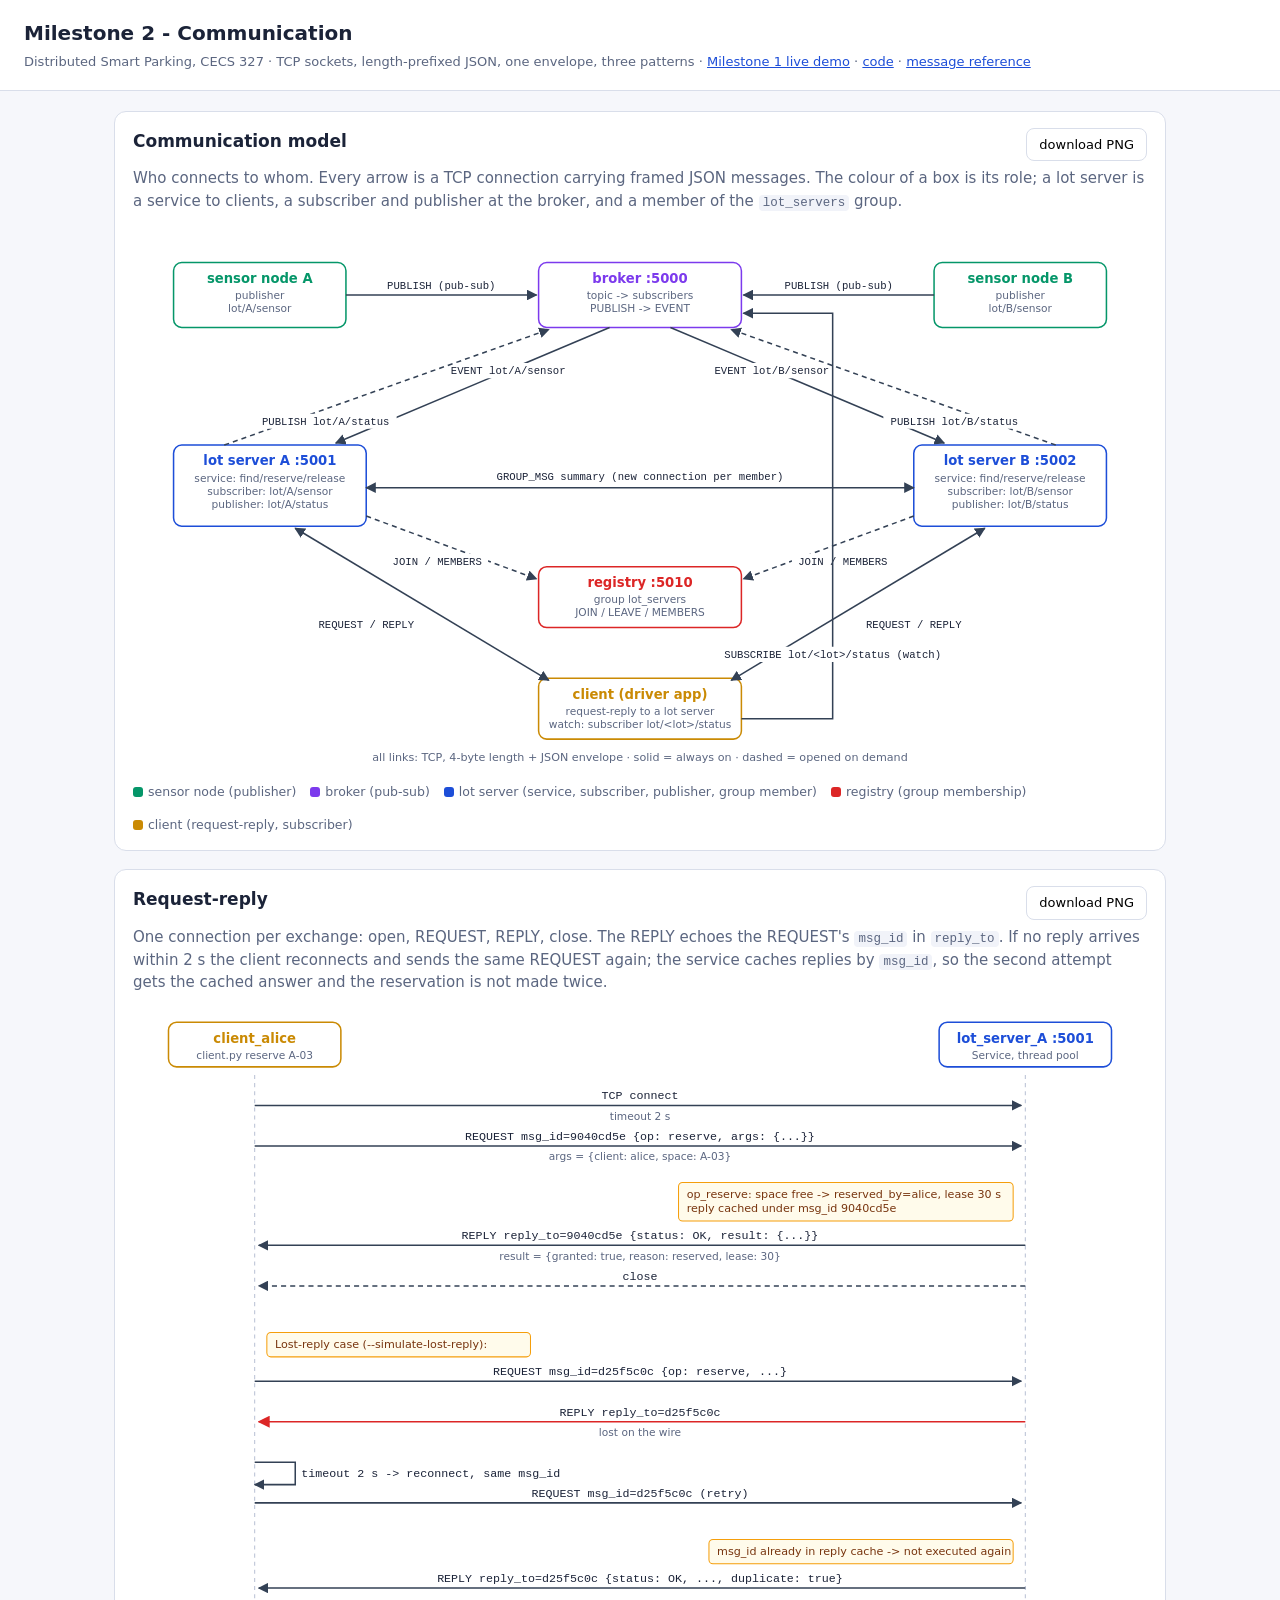
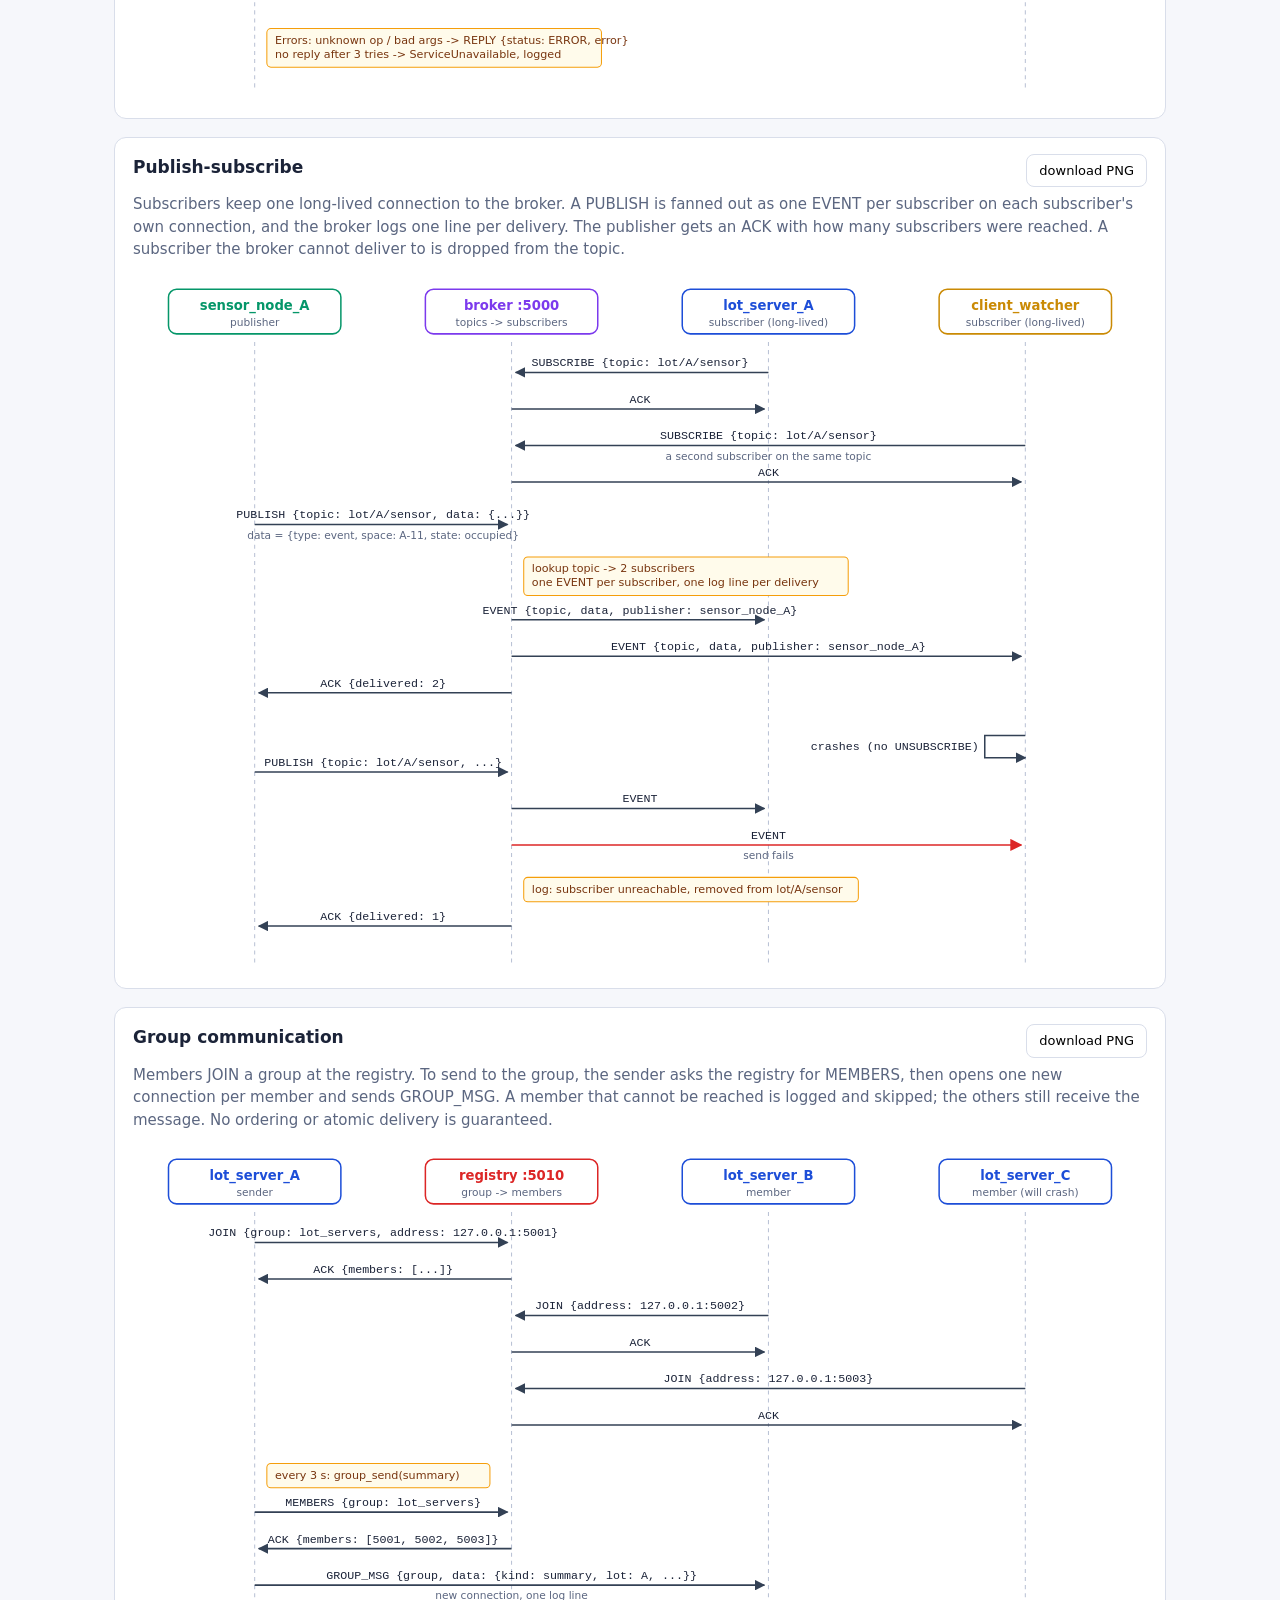
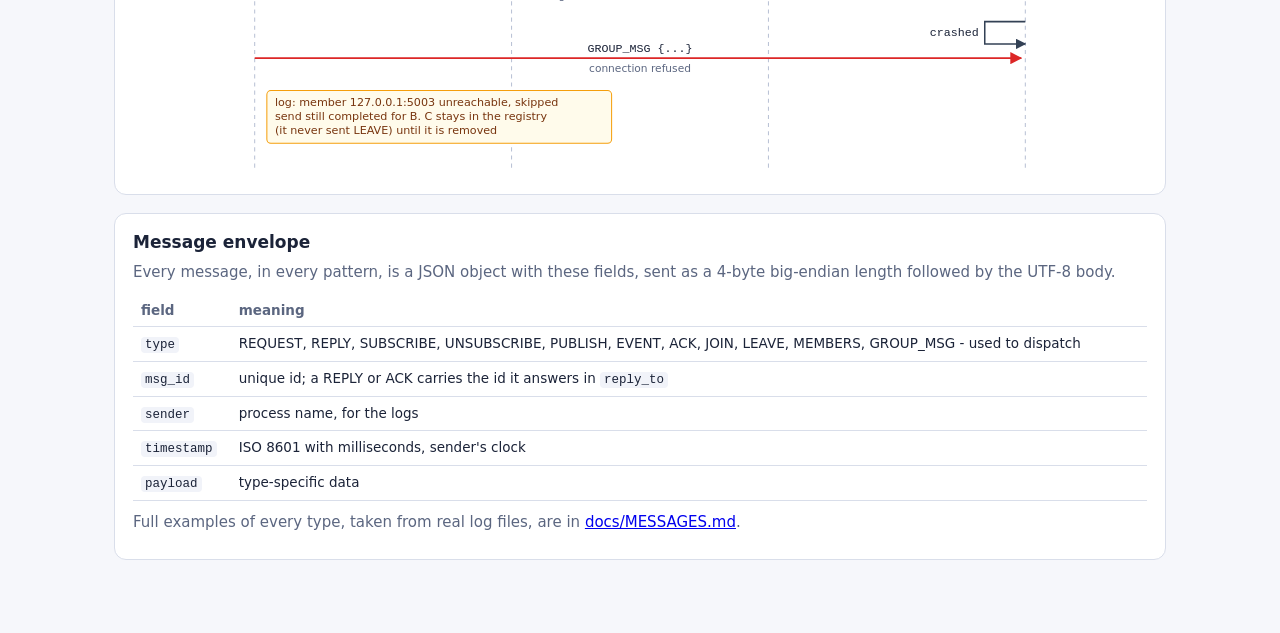
==== web/m2.html @ 350119bd "Web: Milestone 2 page with communication model and sequence diagrams" ====
<!DOCTYPE html>
<html lang="en">
<head>
  <meta charset="utf-8">
  <meta name="viewport" content="width=device-width, initial-scale=1">
  <title>Milestone 2 - Communication - Smart Parking</title>
  <meta name="description" content="Communication model and sequence diagrams for the Milestone 2 communication layer: request-reply, publish-subscribe, group communication.">
  <style>
    :root {
      --bg: #f6f7fb; --panel: #ffffff; --line: #d9deea; --text: #1b2338; --muted: #5b6680;
      --client: #ca8a04; --server: #1d4ed8; --sensor: #059669; --broker: #7c3aed; --registry: #dc2626;
      --mono: ui-monospace, SFMono-Regular, Menlo, Consolas, monospace;
      --font: ui-sans-serif, system-ui, -apple-system, "Segoe UI", Roboto, sans-serif;
    }
    * { box-sizing: border-box; }
    body { margin: 0; background: var(--bg); color: var(--text); font-family: var(--font); font-size: 15px; line-height: 1.5; }
    header { padding: 18px 24px; border-bottom: 1px solid var(--line); background: #fff; }
    header h1 { margin: 0; font-size: 20px; }
    header .sub { color: var(--muted); font-size: 13px; margin-top: 4px; }
    header a { color: var(--server); }
    main { max-width: 1100px; margin: 0 auto; padding: 20px 24px 60px; }
    section { background: var(--panel); border: 1px solid var(--line); border-radius: 12px; padding: 16px 18px; margin-bottom: 18px; }
    section h2 { margin: 0 0 6px; font-size: 17px; }
    section p { margin: 6px 0 10px; color: var(--muted); }
    .bar { display: flex; gap: 10px; align-items: center; justify-content: space-between; flex-wrap: wrap; }
    button { font: inherit; font-size: 13px; padding: 6px 12px; border-radius: 8px; border: 1px solid var(--line); background: #fff; cursor: pointer; }
    button:hover { border-color: var(--server); color: var(--server); }
    svg { width: 100%; height: auto; display: block; background: #fff; border-radius: 8px; }
    .lifeline { stroke: #b8c0d4; stroke-dasharray: 4 4; }
    .actor rect { rx: 8; stroke-width: 1.5; fill: #fff; }
    .actor text { font-size: 13px; font-weight: 600; text-anchor: middle; }
    .msg line, .msg path { stroke: #334155; stroke-width: 1.5; fill: none; }
    .msg.dashed line { stroke-dasharray: 5 4; }
    .msg.fail line { stroke: var(--registry); }
    .msg text { font-size: 11.5px; font-family: var(--mono); text-anchor: middle; fill: #1b2338; }
    .msg .sub { font-size: 10.5px; fill: var(--muted); font-family: var(--font); }
    .note rect { fill: #fffbeb; stroke: #f59e0b; rx: 4; }
    .note text { font-size: 11px; fill: #78350f; font-family: var(--font); }
    .act rect { fill: #eef2ff; stroke: #818cf8; }
    table { border-collapse: collapse; width: 100%; font-size: 13.5px; }
    th, td { text-align: left; padding: 6px 8px; border-bottom: 1px solid var(--line); vertical-align: top; }
    th { color: var(--muted); font-weight: 600; }
    code { font-family: var(--mono); font-size: 12.5px; background: #f1f3f9; padding: 1px 4px; border-radius: 4px; }
    .legend { display: flex; gap: 14px; flex-wrap: wrap; font-size: 12.5px; color: var(--muted); margin-top: 8px; }
    .legend i { display: inline-block; width: 10px; height: 10px; border-radius: 3px; margin-right: 5px; vertical-align: -1px; }
    @media (max-width: 700px) { main { padding: 14px 16px 40px; } }
  </style>
</head>
<body>
<header>
  <h1>Milestone 2 - Communication</h1>
  <div class="sub">
    Distributed Smart Parking, CECS 327 · TCP sockets, length-prefixed JSON, one envelope, three patterns ·
    <a href="index.html">Milestone 1 live demo</a> ·
    <a href="https://github.com/forgehk/cecs327-smart-parking">code</a> ·
    <a href="https://github.com/forgehk/cecs327-smart-parking/blob/main/docs/MESSAGES.md">message reference</a>
  </div>
</header>

<main>

<section>
  <div class="bar"><h2>Communication model</h2><button data-dl="model">download PNG</button></div>
  <p>Who connects to whom. Every arrow is a TCP connection carrying framed JSON messages. The colour of a box is its role; a lot server is a service to clients, a subscriber and publisher at the broker, and a member of the <code>lot_servers</code> group.</p>
  <svg id="model" viewBox="0 0 1000 545" role="img" aria-label="Communication model"></svg>
  <div class="legend">
    <span><i style="background:var(--sensor)"></i>sensor node (publisher)</span>
    <span><i style="background:var(--broker)"></i>broker (pub-sub)</span>
    <span><i style="background:var(--server)"></i>lot server (service, subscriber, publisher, group member)</span>
    <span><i style="background:var(--registry)"></i>registry (group membership)</span>
    <span><i style="background:var(--client)"></i>client (request-reply, subscriber)</span>
  </div>
</section>

<section>
  <div class="bar"><h2>Request-reply</h2><button data-dl="rr">download PNG</button></div>
  <p>One connection per exchange: open, REQUEST, REPLY, close. The REPLY echoes the REQUEST's <code>msg_id</code> in <code>reply_to</code>. If no reply arrives within 2 s the client reconnects and sends the same REQUEST again; the service caches replies by <code>msg_id</code>, so the second attempt gets the cached answer and the reservation is not made twice.</p>
  <svg id="rr" viewBox="0 0 1000 520" role="img" aria-label="Request-reply sequence diagram"></svg>
</section>

<section>
  <div class="bar"><h2>Publish-subscribe</h2><button data-dl="ps">download PNG</button></div>
  <p>Subscribers keep one long-lived connection to the broker. A PUBLISH is fanned out as one EVENT per subscriber on each subscriber's own connection, and the broker logs one line per delivery. The publisher gets an ACK with how many subscribers were reached. A subscriber the broker cannot deliver to is dropped from the topic.</p>
  <svg id="ps" viewBox="0 0 1000 560" role="img" aria-label="Publish-subscribe sequence diagram"></svg>
</section>

<section>
  <div class="bar"><h2>Group communication</h2><button data-dl="grp">download PNG</button></div>
  <p>Members JOIN a group at the registry. To send to the group, the sender asks the registry for MEMBERS, then opens one new connection per member and sends GROUP_MSG. A member that cannot be reached is logged and skipped; the others still receive the message. No ordering or atomic delivery is guaranteed.</p>
  <svg id="grp" viewBox="0 0 1000 560" role="img" aria-label="Group communication sequence diagram"></svg>
</section>

<section>
  <h2>Message envelope</h2>
  <p>Every message, in every pattern, is a JSON object with these fields, sent as a 4-byte big-endian length followed by the UTF-8 body.</p>
  <table>
    <tr><th>field</th><th>meaning</th></tr>
    <tr><td><code>type</code></td><td>REQUEST, REPLY, SUBSCRIBE, UNSUBSCRIBE, PUBLISH, EVENT, ACK, JOIN, LEAVE, MEMBERS, GROUP_MSG - used to dispatch</td></tr>
    <tr><td><code>msg_id</code></td><td>unique id; a REPLY or ACK carries the id it answers in <code>reply_to</code></td></tr>
    <tr><td><code>sender</code></td><td>process name, for the logs</td></tr>
    <tr><td><code>timestamp</code></td><td>ISO 8601 with milliseconds, sender's clock</td></tr>
    <tr><td><code>payload</code></td><td>type-specific data</td></tr>
  </table>
  <p style="margin-top:10px">Full examples of every type, taken from real log files, are in <a href="https://github.com/forgehk/cecs327-smart-parking/blob/main/docs/MESSAGES.md">docs/MESSAGES.md</a>.</p>
</section>

</main>

<script>
const C = { client: "#ca8a04", server: "#1d4ed8", sensor: "#059669", broker: "#7c3aed", registry: "#dc2626" };
const NS = "http://www.w3.org/2000/svg";
function el(tag, attrs, text) {
  const e = document.createElementNS(NS, tag);
  for (const k in attrs) e.setAttribute(k, attrs[k]);
  if (text !== undefined) e.textContent = text;
  return e;
}

// ---- sequence diagram renderer ----
// actors: [{id, label, sub, color}]
// steps:  {from,to,label,sub,dashed,fail} | {note, at, text, w, side} | {gap}
// the viewBox height is set to fit the steps.
function sequence(svgId, actors, steps, opts) {
  const svg = document.getElementById(svgId);
  const W = 1000, margin = 120;
  const n = actors.length;
  const gapX = (W - 2 * margin) / (n - 1);
  const x = {}; actors.forEach((a, i) => x[a.id] = margin + i * gapX);
  const top = 70; let y = top + 30;
  const rowH = (opts && opts.rowH) || 42;
  const body = el("g", {});

  for (const s of steps) {
    if (s.gap) { y += s.gap; continue; }
    if (s.note) {
      const g = el("g", { class: "note" });
      const w = s.w || 300, cx = x[s.at || s.note];
      const lines = s.text.split("\n");
      const nx = s.side === "left" ? cx - w - 12 : cx + 12;
      g.appendChild(el("rect", { x: nx, y: y - 4, width: w, height: 14 * lines.length + 10 }));
      lines.forEach((t, i) => g.appendChild(el("text", { x: nx + 8, y: y + 11 + i * 14 }, t)));
      body.appendChild(g);
      y += 14 * lines.length + 30;
      continue;
    }
    const x1 = x[s.from], x2 = x[s.to];
    const g = el("g", { class: "msg" + (s.dashed ? " dashed" : "") + (s.fail ? " fail" : "") });
    if (s.from === s.to) {
      const dir = (x1 > W / 2) ? -1 : 1;     // loop to the left for actors on the right
      const p = `M ${x1} ${y} h ${40 * dir} v 22 h ${-40 * dir}`;
      g.appendChild(el("path", { d: p, "marker-end": "url(#arrow)" }));
      g.appendChild(el("text", { x: x1 + 46 * dir, y: y + 14, style: "text-anchor:" + (dir > 0 ? "start" : "end") }, s.label));
      body.appendChild(g);
      y += rowH;
      continue;
    }
    g.appendChild(el("line", { x1, y1: y, x2: x2 + (x2 > x1 ? -4 : 4), y2: y, "marker-end": s.fail ? "url(#arrowfail)" : "url(#arrow)" }));
    const mx = (x1 + x2) / 2;
    g.appendChild(el("text", { x: mx, y: y - 6 }, s.label));
    if (s.sub) g.appendChild(el("text", { class: "sub", x: mx, y: y + 14 }, s.sub));
    body.appendChild(g);
    y += rowH;
  }
  const H = y + 10;
  svg.setAttribute("viewBox", "0 0 " + W + " " + H);

  const defs = el("defs", {});
  defs.innerHTML = '<marker id="arrow" viewBox="0 0 10 10" refX="9" refY="5" markerWidth="8" markerHeight="8" orient="auto-start-reverse"><path d="M0 0L10 5L0 10z" fill="#334155"/></marker>' +
    '<marker id="arrowfail" viewBox="0 0 10 10" refX="9" refY="5" markerWidth="8" markerHeight="8" orient="auto-start-reverse"><path d="M0 0L10 5L0 10z" fill="#dc2626"/></marker>';
  svg.appendChild(defs);
  actors.forEach(a => svg.appendChild(el("line", { class: "lifeline", x1: x[a.id], y1: top, x2: x[a.id], y2: H - 10 })));
  actors.forEach(a => {
    const g = el("g", { class: "actor" });
    g.appendChild(el("rect", { x: x[a.id] - 85, y: 18, width: 170, height: 44, stroke: a.color }));
    g.appendChild(el("text", { x: x[a.id], y: 38, fill: a.color }, a.label));
    if (a.sub) g.appendChild(el("text", { x: x[a.id], y: 54, fill: "#5b6680", style: "font-size:10.5px;font-weight:400" }, a.sub));
    svg.appendChild(g);
  });
  svg.appendChild(body);
}

// ---- communication model ----
function model() {
  const svg = document.getElementById("model");
  const box = (x, y, w, h, color, title, lines) => {
    const g = el("g", { class: "actor" });
    g.appendChild(el("rect", { x, y, width: w, height: h, stroke: color }));
    g.appendChild(el("text", { x: x + w / 2, y: y + 20, fill: color }, title));
    lines.forEach((t, i) => g.appendChild(el("text", { x: x + w / 2, y: y + 36 + i * 13, fill: "#5b6680", style: "font-size:10.5px;font-weight:400" }, t)));
    svg.appendChild(g);
  };
  const label = (g, lx, ly, text) => {
    const w = text.length * 6.6 + 8;
    g.appendChild(el("rect", { x: lx - w / 2, y: ly - 11, width: w, height: 15, fill: "#fff", rx: 3 }));
    g.appendChild(el("text", { x: lx, y: ly, style: "font-size:10.5px" }, text));
  };
  const arrow = (x1, y1, x2, y2, text, color, both, dashed, lx, ly) => {
    const g = el("g", { class: "msg" + (dashed ? " dashed" : "") });
    const l = el("line", { x1, y1, x2, y2, stroke: color, "marker-end": "url(#arrow)" });
    if (both) l.setAttribute("marker-start", "url(#arrow)");
    g.appendChild(l);
    if (text) label(g, lx !== undefined ? lx : (x1 + x2) / 2, ly !== undefined ? ly : (y1 + y2) / 2 - 6, text);
    svg.appendChild(g);
  };
  const path = (d, text, color, dashed, lx, ly) => {
    const g = el("g", { class: "msg" + (dashed ? " dashed" : "") });
    g.appendChild(el("path", { d, stroke: color, "marker-end": "url(#arrow)" }));
    if (text) label(g, lx, ly, text);
    svg.appendChild(g);
  };
  const defs = el("defs", {});
  defs.innerHTML = '<marker id="arrow" viewBox="0 0 10 10" refX="9" refY="5" markerWidth="7" markerHeight="7" orient="auto-start-reverse"><path d="M0 0L10 5L0 10z" fill="#334155"/></marker>';
  svg.appendChild(defs);

  box(40, 40, 170, 64, C.sensor, "sensor node A", ["publisher", "lot/A/sensor"]);
  box(790, 40, 170, 64, C.sensor, "sensor node B", ["publisher", "lot/B/sensor"]);
  box(400, 40, 200, 64, C.broker, "broker  :5000", ["topic -> subscribers", "PUBLISH -> EVENT"]);
  box(40, 220, 190, 80, C.server, "lot server A  :5001", ["service: find/reserve/release", "subscriber: lot/A/sensor", "publisher: lot/A/status"]);
  box(770, 220, 190, 80, C.server, "lot server B  :5002", ["service: find/reserve/release", "subscriber: lot/B/sensor", "publisher: lot/B/status"]);
  box(400, 340, 200, 60, C.registry, "registry  :5010", ["group lot_servers", "JOIN / LEAVE / MEMBERS"]);
  box(400, 450, 200, 60, C.client, "client (driver app)", ["request-reply to a lot server", "watch: subscriber lot/<lot>/status"]);

  // sensors -> broker
  arrow(210, 72, 398, 72, "PUBLISH (pub-sub)", C.sensor);
  arrow(790, 72, 602, 72, "PUBLISH (pub-sub)", C.sensor);
  // broker -> lot servers (EVENT) and lot servers -> broker (PUBLISH status)
  arrow(470, 104, 200, 218, "EVENT lot/A/sensor", C.broker, false, false, 370, 150);
  arrow(530, 104, 800, 218, "EVENT lot/B/sensor", C.broker, false, false, 630, 150);
  arrow(90, 220, 410, 106, "PUBLISH lot/A/status", C.server, false, true, 190, 200);
  arrow(910, 220, 590, 106, "PUBLISH lot/B/status", C.server, false, true, 810, 200);
  // group
  arrow(230, 262, 770, 262, "GROUP_MSG summary (new connection per member)", "#334155", true, false, 500, 254);
  arrow(230, 290, 398, 352, "JOIN / MEMBERS", C.registry, false, true, 300, 338);
  arrow(770, 290, 602, 352, "JOIN / MEMBERS", C.registry, false, true, 700, 338);
  // client
  arrow(410, 452, 160, 302, "REQUEST / REPLY", C.client, true, false, 230, 400);
  arrow(590, 452, 840, 302, "REQUEST / REPLY", C.client, true, false, 770, 400);
  path("M 600 490 H 690 V 90 H 602", "SUBSCRIBE lot/<lot>/status (watch)", C.client, true, 690, 430);
  svg.appendChild(el("text", { x: 500, y: 532, "text-anchor": "middle", style: "font-size:11px", fill: "#5b6680" },
    "all links: TCP, 4-byte length + JSON envelope · solid = always on · dashed = opened on demand"));
}

model();

sequence("rr",
  [{ id: "c", label: "client_alice", color: C.client, sub: "client.py reserve A-03" },
   { id: "s", label: "lot_server_A :5001", color: C.server, sub: "Service, thread pool" }],
  [
    { from: "c", to: "s", label: "TCP connect", sub: "timeout 2 s" },
    { from: "c", to: "s", label: "REQUEST msg_id=9040cd5e {op: reserve, args: {...}}", sub: "args = {client: alice, space: A-03}" },
    { note: "s", text: "op_reserve: space free -> reserved_by=alice, lease 30 s\nreply cached under msg_id 9040cd5e", w: 330, side: "left" },
    { from: "s", to: "c", label: "REPLY reply_to=9040cd5e {status: OK, result: {...}}", sub: "result = {granted: true, reason: reserved, lease: 30}" },
    { from: "s", to: "c", label: "close", dashed: true },
    { gap: 10 },
    { note: "c", text: "Lost-reply case (--simulate-lost-reply):", w: 260 },
    { from: "c", to: "s", label: "REQUEST msg_id=d25f5c0c  {op: reserve, ...}" },
    { from: "s", to: "c", label: "REPLY reply_to=d25f5c0c", sub: "lost on the wire", fail: true },
    { from: "c", to: "c", label: "timeout 2 s -> reconnect, same msg_id" },
    { from: "c", to: "s", label: "REQUEST msg_id=d25f5c0c  (retry)" },
    { note: "s", text: "msg_id already in reply cache -> not executed again", w: 300, side: "left" },
    { from: "s", to: "c", label: "REPLY reply_to=d25f5c0c {status: OK, ..., duplicate: true}" },
    { gap: 4 },
    { note: "c", text: "Errors: unknown op / bad args -> REPLY {status: ERROR, error}\nno reply after 3 tries -> ServiceUnavailable, logged", w: 330 },
  ], { rowH: 40 });

sequence("ps",
  [{ id: "p", label: "sensor_node_A", color: C.sensor, sub: "publisher" },
   { id: "b", label: "broker :5000", color: C.broker, sub: "topics -> subscribers" },
   { id: "s1", label: "lot_server_A", color: C.server, sub: "subscriber (long-lived)" },
   { id: "s2", label: "client_watcher", color: C.client, sub: "subscriber (long-lived)" }],
  [
    { from: "s1", to: "b", label: "SUBSCRIBE {topic: lot/A/sensor}" },
    { from: "b", to: "s1", label: "ACK" },
    { from: "s2", to: "b", label: "SUBSCRIBE {topic: lot/A/sensor}", sub: "a second subscriber on the same topic" },
    { from: "b", to: "s2", label: "ACK" },
    { gap: 6 },
    { from: "p", to: "b", label: "PUBLISH {topic: lot/A/sensor, data: {...}}", sub: "data = {type: event, space: A-11, state: occupied}" },
    { note: "b", text: "lookup topic -> 2 subscribers\none EVENT per subscriber, one log line per delivery", w: 320 },
    { from: "b", to: "s1", label: "EVENT {topic, data, publisher: sensor_node_A}" },
    { from: "b", to: "s2", label: "EVENT {topic, data, publisher: sensor_node_A}" },
    { from: "b", to: "p", label: "ACK {delivered: 2}" },
    { gap: 6 },
    { from: "s2", to: "s2", label: "crashes (no UNSUBSCRIBE)" },
    { from: "p", to: "b", label: "PUBLISH {topic: lot/A/sensor, ...}" },
    { from: "b", to: "s1", label: "EVENT" },
    { from: "b", to: "s2", label: "EVENT", sub: "send fails", fail: true },
    { note: "b", text: "log: subscriber unreachable, removed from lot/A/sensor", w: 330 },
    { from: "b", to: "p", label: "ACK {delivered: 1}" },
  ], { rowH: 36 });

sequence("grp",
  [{ id: "a", label: "lot_server_A", color: C.server, sub: "sender" },
   { id: "r", label: "registry :5010", color: C.registry, sub: "group -> members" },
   { id: "b", label: "lot_server_B", color: C.server, sub: "member" },
   { id: "c", label: "lot_server_C", color: C.server, sub: "member (will crash)" }],
  [
    { from: "a", to: "r", label: "JOIN {group: lot_servers, address: 127.0.0.1:5001}" },
    { from: "r", to: "a", label: "ACK {members: [...]}" },
    { from: "b", to: "r", label: "JOIN {address: 127.0.0.1:5002}" },
    { from: "r", to: "b", label: "ACK" },
    { from: "c", to: "r", label: "JOIN {address: 127.0.0.1:5003}" },
    { from: "r", to: "c", label: "ACK" },
    { gap: 6 },
    { note: "a", text: "every 3 s: group_send(summary)", w: 220 },
    { from: "a", to: "r", label: "MEMBERS {group: lot_servers}" },
    { from: "r", to: "a", label: "ACK {members: [5001, 5002, 5003]}" },
    { from: "a", to: "b", label: "GROUP_MSG {group, data: {kind: summary, lot: A, ...}}", sub: "new connection, one log line" },
    { from: "c", to: "c", label: "crashed" },
    { from: "a", to: "c", label: "GROUP_MSG {...}", sub: "connection refused", fail: true },
    { note: "a", text: "log: member 127.0.0.1:5003 unreachable, skipped\nsend still completed for B. C stays in the registry\n(it never sent LEAVE) until it is removed", w: 340 },
  ], { rowH: 36 });

// ---- PNG download ----
document.querySelectorAll("button[data-dl]").forEach(b => b.onclick = () => {
  const svg = document.getElementById(b.dataset.dl);
  const clone = svg.cloneNode(true);
  const style = document.createElement("style");
  style.textContent = Array.from(document.styleSheets[0].cssRules).map(r => r.cssText).join("\n");
  clone.insertBefore(style, clone.firstChild);
  clone.setAttribute("xmlns", NS);
  const vb = svg.viewBox.baseVal;
  const data = new XMLSerializer().serializeToString(clone);
  const img = new Image();
  img.onload = () => {
    const canvas = document.createElement("canvas");
    canvas.width = vb.width * 2; canvas.height = vb.height * 2;
    const ctx = canvas.getContext("2d");
    ctx.fillStyle = "#fff"; ctx.fillRect(0, 0, canvas.width, canvas.height);
    ctx.drawImage(img, 0, 0, canvas.width, canvas.height);
    const a = document.createElement("a");
    a.download = "m2_" + b.dataset.dl + ".png";
    a.href = canvas.toDataURL("image/png");
    a.click();
  };
  img.src = "data:image/svg+xml;charset=utf-8," + encodeURIComponent(data);
});
</script>
</body>
</html>
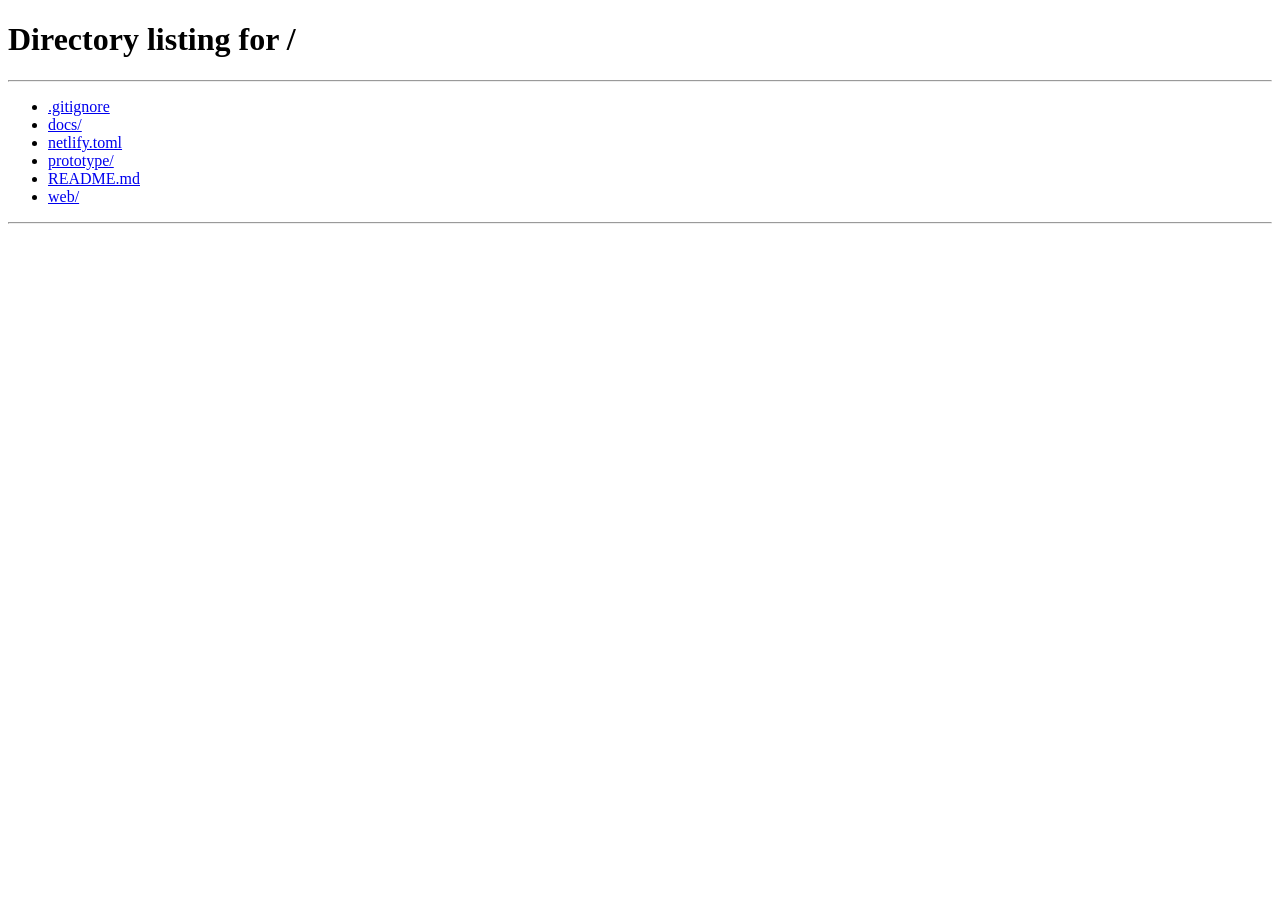
==== commit dec95608: "Web: both milestones on one page, Milestone 2 section with nav; m2.html redirects" ====
--- a/web/m2.html
+++ b/web/m2.html
@@ -1,339 +1,5 @@
 <!DOCTYPE html>
-<html lang="en">
-<head>
-  <meta charset="utf-8">
-  <meta name="viewport" content="width=device-width, initial-scale=1">
-  <title>Milestone 2 - Communication - Smart Parking</title>
-  <meta name="description" content="Communication model and sequence diagrams for the Milestone 2 communication layer: request-reply, publish-subscribe, group communication.">
-  <style>
-    :root {
-      --bg: #f6f7fb; --panel: #ffffff; --line: #d9deea; --text: #1b2338; --muted: #5b6680;
-      --client: #ca8a04; --server: #1d4ed8; --sensor: #059669; --broker: #7c3aed; --registry: #dc2626;
-      --mono: ui-monospace, SFMono-Regular, Menlo, Consolas, monospace;
-      --font: ui-sans-serif, system-ui, -apple-system, "Segoe UI", Roboto, sans-serif;
-    }
-    * { box-sizing: border-box; }
-    body { margin: 0; background: var(--bg); color: var(--text); font-family: var(--font); font-size: 15px; line-height: 1.5; }
-    header { padding: 18px 24px; border-bottom: 1px solid var(--line); background: #fff; }
-    header h1 { margin: 0; font-size: 20px; }
-    header .sub { color: var(--muted); font-size: 13px; margin-top: 4px; }
-    header a { color: var(--server); }
-    main { max-width: 1100px; margin: 0 auto; padding: 20px 24px 60px; }
-    section { background: var(--panel); border: 1px solid var(--line); border-radius: 12px; padding: 16px 18px; margin-bottom: 18px; }
-    section h2 { margin: 0 0 6px; font-size: 17px; }
-    section p { margin: 6px 0 10px; color: var(--muted); }
-    .bar { display: flex; gap: 10px; align-items: center; justify-content: space-between; flex-wrap: wrap; }
-    button { font: inherit; font-size: 13px; padding: 6px 12px; border-radius: 8px; border: 1px solid var(--line); background: #fff; cursor: pointer; }
-    button:hover { border-color: var(--server); color: var(--server); }
-    svg { width: 100%; height: auto; display: block; background: #fff; border-radius: 8px; }
-    .lifeline { stroke: #b8c0d4; stroke-dasharray: 4 4; }
-    .actor rect { rx: 8; stroke-width: 1.5; fill: #fff; }
-    .actor text { font-size: 13px; font-weight: 600; text-anchor: middle; }
-    .msg line, .msg path { stroke: #334155; stroke-width: 1.5; fill: none; }
-    .msg.dashed line { stroke-dasharray: 5 4; }
-    .msg.fail line { stroke: var(--registry); }
-    .msg text { font-size: 11.5px; font-family: var(--mono); text-anchor: middle; fill: #1b2338; }
-    .msg .sub { font-size: 10.5px; fill: var(--muted); font-family: var(--font); }
-    .note rect { fill: #fffbeb; stroke: #f59e0b; rx: 4; }
-    .note text { font-size: 11px; fill: #78350f; font-family: var(--font); }
-    .act rect { fill: #eef2ff; stroke: #818cf8; }
-    table { border-collapse: collapse; width: 100%; font-size: 13.5px; }
-    th, td { text-align: left; padding: 6px 8px; border-bottom: 1px solid var(--line); vertical-align: top; }
-    th { color: var(--muted); font-weight: 600; }
-    code { font-family: var(--mono); font-size: 12.5px; background: #f1f3f9; padding: 1px 4px; border-radius: 4px; }
-    .legend { display: flex; gap: 14px; flex-wrap: wrap; font-size: 12.5px; color: var(--muted); margin-top: 8px; }
-    .legend i { display: inline-block; width: 10px; height: 10px; border-radius: 3px; margin-right: 5px; vertical-align: -1px; }
-    @media (max-width: 700px) { main { padding: 14px 16px 40px; } }
-  </style>
-</head>
-<body>
-<header>
-  <h1>Milestone 2 - Communication</h1>
-  <div class="sub">
-    Distributed Smart Parking, CECS 327 · TCP sockets, length-prefixed JSON, one envelope, three patterns ·
-    <a href="index.html">Milestone 1 live demo</a> ·
-    <a href="https://github.com/forgehk/cecs327-smart-parking">code</a> ·
-    <a href="https://github.com/forgehk/cecs327-smart-parking/blob/main/docs/MESSAGES.md">message reference</a>
-  </div>
-</header>
-
-<main>
-
-<section>
-  <div class="bar"><h2>Communication model</h2><button data-dl="model">download PNG</button></div>
-  <p>Who connects to whom. Every arrow is a TCP connection carrying framed JSON messages. The colour of a box is its role; a lot server is a service to clients, a subscriber and publisher at the broker, and a member of the <code>lot_servers</code> group.</p>
-  <svg id="model" viewBox="0 0 1000 545" role="img" aria-label="Communication model"></svg>
-  <div class="legend">
-    <span><i style="background:var(--sensor)"></i>sensor node (publisher)</span>
-    <span><i style="background:var(--broker)"></i>broker (pub-sub)</span>
-    <span><i style="background:var(--server)"></i>lot server (service, subscriber, publisher, group member)</span>
-    <span><i style="background:var(--registry)"></i>registry (group membership)</span>
-    <span><i style="background:var(--client)"></i>client (request-reply, subscriber)</span>
-  </div>
-</section>
-
-<section>
-  <div class="bar"><h2>Request-reply</h2><button data-dl="rr">download PNG</button></div>
-  <p>One connection per exchange: open, REQUEST, REPLY, close. The REPLY echoes the REQUEST's <code>msg_id</code> in <code>reply_to</code>. If no reply arrives within 2 s the client reconnects and sends the same REQUEST again; the service caches replies by <code>msg_id</code>, so the second attempt gets the cached answer and the reservation is not made twice.</p>
-  <svg id="rr" viewBox="0 0 1000 520" role="img" aria-label="Request-reply sequence diagram"></svg>
-</section>
-
-<section>
-  <div class="bar"><h2>Publish-subscribe</h2><button data-dl="ps">download PNG</button></div>
-  <p>Subscribers keep one long-lived connection to the broker. A PUBLISH is fanned out as one EVENT per subscriber on each subscriber's own connection, and the broker logs one line per delivery. The publisher gets an ACK with how many subscribers were reached. A subscriber the broker cannot deliver to is dropped from the topic.</p>
-  <svg id="ps" viewBox="0 0 1000 560" role="img" aria-label="Publish-subscribe sequence diagram"></svg>
-</section>
-
-<section>
-  <div class="bar"><h2>Group communication</h2><button data-dl="grp">download PNG</button></div>
-  <p>Members JOIN a group at the registry. To send to the group, the sender asks the registry for MEMBERS, then opens one new connection per member and sends GROUP_MSG. A member that cannot be reached is logged and skipped; the others still receive the message. No ordering or atomic delivery is guaranteed.</p>
-  <svg id="grp" viewBox="0 0 1000 560" role="img" aria-label="Group communication sequence diagram"></svg>
-</section>
-
-<section>
-  <h2>Message envelope</h2>
-  <p>Every message, in every pattern, is a JSON object with these fields, sent as a 4-byte big-endian length followed by the UTF-8 body.</p>
-  <table>
-    <tr><th>field</th><th>meaning</th></tr>
-    <tr><td><code>type</code></td><td>REQUEST, REPLY, SUBSCRIBE, UNSUBSCRIBE, PUBLISH, EVENT, ACK, JOIN, LEAVE, MEMBERS, GROUP_MSG - used to dispatch</td></tr>
-    <tr><td><code>msg_id</code></td><td>unique id; a REPLY or ACK carries the id it answers in <code>reply_to</code></td></tr>
-    <tr><td><code>sender</code></td><td>process name, for the logs</td></tr>
-    <tr><td><code>timestamp</code></td><td>ISO 8601 with milliseconds, sender's clock</td></tr>
-    <tr><td><code>payload</code></td><td>type-specific data</td></tr>
-  </table>
-  <p style="margin-top:10px">Full examples of every type, taken from real log files, are in <a href="https://github.com/forgehk/cecs327-smart-parking/blob/main/docs/MESSAGES.md">docs/MESSAGES.md</a>.</p>
-</section>
-
-</main>
-
-<script>
-const C = { client: "#ca8a04", server: "#1d4ed8", sensor: "#059669", broker: "#7c3aed", registry: "#dc2626" };
-const NS = "http://www.w3.org/2000/svg";
-function el(tag, attrs, text) {
-  const e = document.createElementNS(NS, tag);
-  for (const k in attrs) e.setAttribute(k, attrs[k]);
-  if (text !== undefined) e.textContent = text;
-  return e;
-}
-
-// ---- sequence diagram renderer ----
-// actors: [{id, label, sub, color}]
-// steps:  {from,to,label,sub,dashed,fail} | {note, at, text, w, side} | {gap}
-// the viewBox height is set to fit the steps.
-function sequence(svgId, actors, steps, opts) {
-  const svg = document.getElementById(svgId);
-  const W = 1000, margin = 120;
-  const n = actors.length;
-  const gapX = (W - 2 * margin) / (n - 1);
-  const x = {}; actors.forEach((a, i) => x[a.id] = margin + i * gapX);
-  const top = 70; let y = top + 30;
-  const rowH = (opts && opts.rowH) || 42;
-  const body = el("g", {});
-
-  for (const s of steps) {
-    if (s.gap) { y += s.gap; continue; }
-    if (s.note) {
-      const g = el("g", { class: "note" });
-      const w = s.w || 300, cx = x[s.at || s.note];
-      const lines = s.text.split("\n");
-      const nx = s.side === "left" ? cx - w - 12 : cx + 12;
-      g.appendChild(el("rect", { x: nx, y: y - 4, width: w, height: 14 * lines.length + 10 }));
-      lines.forEach((t, i) => g.appendChild(el("text", { x: nx + 8, y: y + 11 + i * 14 }, t)));
-      body.appendChild(g);
-      y += 14 * lines.length + 30;
-      continue;
-    }
-    const x1 = x[s.from], x2 = x[s.to];
-    const g = el("g", { class: "msg" + (s.dashed ? " dashed" : "") + (s.fail ? " fail" : "") });
-    if (s.from === s.to) {
-      const dir = (x1 > W / 2) ? -1 : 1;     // loop to the left for actors on the right
-      const p = `M ${x1} ${y} h ${40 * dir} v 22 h ${-40 * dir}`;
-      g.appendChild(el("path", { d: p, "marker-end": "url(#arrow)" }));
-      g.appendChild(el("text", { x: x1 + 46 * dir, y: y + 14, style: "text-anchor:" + (dir > 0 ? "start" : "end") }, s.label));
-      body.appendChild(g);
-      y += rowH;
-      continue;
-    }
-    g.appendChild(el("line", { x1, y1: y, x2: x2 + (x2 > x1 ? -4 : 4), y2: y, "marker-end": s.fail ? "url(#arrowfail)" : "url(#arrow)" }));
-    const mx = (x1 + x2) / 2;
-    g.appendChild(el("text", { x: mx, y: y - 6 }, s.label));
-    if (s.sub) g.appendChild(el("text", { class: "sub", x: mx, y: y + 14 }, s.sub));
-    body.appendChild(g);
-    y += rowH;
-  }
-  const H = y + 10;
-  svg.setAttribute("viewBox", "0 0 " + W + " " + H);
-
-  const defs = el("defs", {});
-  defs.innerHTML = '<marker id="arrow" viewBox="0 0 10 10" refX="9" refY="5" markerWidth="8" markerHeight="8" orient="auto-start-reverse"><path d="M0 0L10 5L0 10z" fill="#334155"/></marker>' +
-    '<marker id="arrowfail" viewBox="0 0 10 10" refX="9" refY="5" markerWidth="8" markerHeight="8" orient="auto-start-reverse"><path d="M0 0L10 5L0 10z" fill="#dc2626"/></marker>';
-  svg.appendChild(defs);
-  actors.forEach(a => svg.appendChild(el("line", { class: "lifeline", x1: x[a.id], y1: top, x2: x[a.id], y2: H - 10 })));
-  actors.forEach(a => {
-    const g = el("g", { class: "actor" });
-    g.appendChild(el("rect", { x: x[a.id] - 85, y: 18, width: 170, height: 44, stroke: a.color }));
-    g.appendChild(el("text", { x: x[a.id], y: 38, fill: a.color }, a.label));
-    if (a.sub) g.appendChild(el("text", { x: x[a.id], y: 54, fill: "#5b6680", style: "font-size:10.5px;font-weight:400" }, a.sub));
-    svg.appendChild(g);
-  });
-  svg.appendChild(body);
-}
-
-// ---- communication model ----
-function model() {
-  const svg = document.getElementById("model");
-  const box = (x, y, w, h, color, title, lines) => {
-    const g = el("g", { class: "actor" });
-    g.appendChild(el("rect", { x, y, width: w, height: h, stroke: color }));
-    g.appendChild(el("text", { x: x + w / 2, y: y + 20, fill: color }, title));
-    lines.forEach((t, i) => g.appendChild(el("text", { x: x + w / 2, y: y + 36 + i * 13, fill: "#5b6680", style: "font-size:10.5px;font-weight:400" }, t)));
-    svg.appendChild(g);
-  };
-  const label = (g, lx, ly, text) => {
-    const w = text.length * 6.6 + 8;
-    g.appendChild(el("rect", { x: lx - w / 2, y: ly - 11, width: w, height: 15, fill: "#fff", rx: 3 }));
-    g.appendChild(el("text", { x: lx, y: ly, style: "font-size:10.5px" }, text));
-  };
-  const arrow = (x1, y1, x2, y2, text, color, both, dashed, lx, ly) => {
-    const g = el("g", { class: "msg" + (dashed ? " dashed" : "") });
-    const l = el("line", { x1, y1, x2, y2, stroke: color, "marker-end": "url(#arrow)" });
-    if (both) l.setAttribute("marker-start", "url(#arrow)");
-    g.appendChild(l);
-    if (text) label(g, lx !== undefined ? lx : (x1 + x2) / 2, ly !== undefined ? ly : (y1 + y2) / 2 - 6, text);
-    svg.appendChild(g);
-  };
-  const path = (d, text, color, dashed, lx, ly) => {
-    const g = el("g", { class: "msg" + (dashed ? " dashed" : "") });
-    g.appendChild(el("path", { d, stroke: color, "marker-end": "url(#arrow)" }));
-    if (text) label(g, lx, ly, text);
-    svg.appendChild(g);
-  };
-  const defs = el("defs", {});
-  defs.innerHTML = '<marker id="arrow" viewBox="0 0 10 10" refX="9" refY="5" markerWidth="7" markerHeight="7" orient="auto-start-reverse"><path d="M0 0L10 5L0 10z" fill="#334155"/></marker>';
-  svg.appendChild(defs);
-
-  box(40, 40, 170, 64, C.sensor, "sensor node A", ["publisher", "lot/A/sensor"]);
-  box(790, 40, 170, 64, C.sensor, "sensor node B", ["publisher", "lot/B/sensor"]);
-  box(400, 40, 200, 64, C.broker, "broker  :5000", ["topic -> subscribers", "PUBLISH -> EVENT"]);
-  box(40, 220, 190, 80, C.server, "lot server A  :5001", ["service: find/reserve/release", "subscriber: lot/A/sensor", "publisher: lot/A/status"]);
-  box(770, 220, 190, 80, C.server, "lot server B  :5002", ["service: find/reserve/release", "subscriber: lot/B/sensor", "publisher: lot/B/status"]);
-  box(400, 340, 200, 60, C.registry, "registry  :5010", ["group lot_servers", "JOIN / LEAVE / MEMBERS"]);
-  box(400, 450, 200, 60, C.client, "client (driver app)", ["request-reply to a lot server", "watch: subscriber lot/<lot>/status"]);
-
-  // sensors -> broker
-  arrow(210, 72, 398, 72, "PUBLISH (pub-sub)", C.sensor);
-  arrow(790, 72, 602, 72, "PUBLISH (pub-sub)", C.sensor);
-  // broker -> lot servers (EVENT) and lot servers -> broker (PUBLISH status)
-  arrow(470, 104, 200, 218, "EVENT lot/A/sensor", C.broker, false, false, 370, 150);
-  arrow(530, 104, 800, 218, "EVENT lot/B/sensor", C.broker, false, false, 630, 150);
-  arrow(90, 220, 410, 106, "PUBLISH lot/A/status", C.server, false, true, 190, 200);
-  arrow(910, 220, 590, 106, "PUBLISH lot/B/status", C.server, false, true, 810, 200);
-  // group
-  arrow(230, 262, 770, 262, "GROUP_MSG summary (new connection per member)", "#334155", true, false, 500, 254);
-  arrow(230, 290, 398, 352, "JOIN / MEMBERS", C.registry, false, true, 300, 338);
-  arrow(770, 290, 602, 352, "JOIN / MEMBERS", C.registry, false, true, 700, 338);
-  // client
-  arrow(410, 452, 160, 302, "REQUEST / REPLY", C.client, true, false, 230, 400);
-  arrow(590, 452, 840, 302, "REQUEST / REPLY", C.client, true, false, 770, 400);
-  path("M 600 490 H 690 V 90 H 602", "SUBSCRIBE lot/<lot>/status (watch)", C.client, true, 690, 430);
-  svg.appendChild(el("text", { x: 500, y: 532, "text-anchor": "middle", style: "font-size:11px", fill: "#5b6680" },
-    "all links: TCP, 4-byte length + JSON envelope · solid = always on · dashed = opened on demand"));
-}
-
-model();
-
-sequence("rr",
-  [{ id: "c", label: "client_alice", color: C.client, sub: "client.py reserve A-03" },
-   { id: "s", label: "lot_server_A :5001", color: C.server, sub: "Service, thread pool" }],
-  [
-    { from: "c", to: "s", label: "TCP connect", sub: "timeout 2 s" },
-    { from: "c", to: "s", label: "REQUEST msg_id=9040cd5e {op: reserve, args: {...}}", sub: "args = {client: alice, space: A-03}" },
-    { note: "s", text: "op_reserve: space free -> reserved_by=alice, lease 30 s\nreply cached under msg_id 9040cd5e", w: 330, side: "left" },
-    { from: "s", to: "c", label: "REPLY reply_to=9040cd5e {status: OK, result: {...}}", sub: "result = {granted: true, reason: reserved, lease: 30}" },
-    { from: "s", to: "c", label: "close", dashed: true },
-    { gap: 10 },
-    { note: "c", text: "Lost-reply case (--simulate-lost-reply):", w: 260 },
-    { from: "c", to: "s", label: "REQUEST msg_id=d25f5c0c  {op: reserve, ...}" },
-    { from: "s", to: "c", label: "REPLY reply_to=d25f5c0c", sub: "lost on the wire", fail: true },
-    { from: "c", to: "c", label: "timeout 2 s -> reconnect, same msg_id" },
-    { from: "c", to: "s", label: "REQUEST msg_id=d25f5c0c  (retry)" },
-    { note: "s", text: "msg_id already in reply cache -> not executed again", w: 300, side: "left" },
-    { from: "s", to: "c", label: "REPLY reply_to=d25f5c0c {status: OK, ..., duplicate: true}" },
-    { gap: 4 },
-    { note: "c", text: "Errors: unknown op / bad args -> REPLY {status: ERROR, error}\nno reply after 3 tries -> ServiceUnavailable, logged", w: 330 },
-  ], { rowH: 40 });
-
-sequence("ps",
-  [{ id: "p", label: "sensor_node_A", color: C.sensor, sub: "publisher" },
-   { id: "b", label: "broker :5000", color: C.broker, sub: "topics -> subscribers" },
-   { id: "s1", label: "lot_server_A", color: C.server, sub: "subscriber (long-lived)" },
-   { id: "s2", label: "client_watcher", color: C.client, sub: "subscriber (long-lived)" }],
-  [
-    { from: "s1", to: "b", label: "SUBSCRIBE {topic: lot/A/sensor}" },
-    { from: "b", to: "s1", label: "ACK" },
-    { from: "s2", to: "b", label: "SUBSCRIBE {topic: lot/A/sensor}", sub: "a second subscriber on the same topic" },
-    { from: "b", to: "s2", label: "ACK" },
-    { gap: 6 },
-    { from: "p", to: "b", label: "PUBLISH {topic: lot/A/sensor, data: {...}}", sub: "data = {type: event, space: A-11, state: occupied}" },
-    { note: "b", text: "lookup topic -> 2 subscribers\none EVENT per subscriber, one log line per delivery", w: 320 },
-    { from: "b", to: "s1", label: "EVENT {topic, data, publisher: sensor_node_A}" },
-    { from: "b", to: "s2", label: "EVENT {topic, data, publisher: sensor_node_A}" },
-    { from: "b", to: "p", label: "ACK {delivered: 2}" },
-    { gap: 6 },
-    { from: "s2", to: "s2", label: "crashes (no UNSUBSCRIBE)" },
-    { from: "p", to: "b", label: "PUBLISH {topic: lot/A/sensor, ...}" },
-    { from: "b", to: "s1", label: "EVENT" },
-    { from: "b", to: "s2", label: "EVENT", sub: "send fails", fail: true },
-    { note: "b", text: "log: subscriber unreachable, removed from lot/A/sensor", w: 330 },
-    { from: "b", to: "p", label: "ACK {delivered: 1}" },
-  ], { rowH: 36 });
-
-sequence("grp",
-  [{ id: "a", label: "lot_server_A", color: C.server, sub: "sender" },
-   { id: "r", label: "registry :5010", color: C.registry, sub: "group -> members" },
-   { id: "b", label: "lot_server_B", color: C.server, sub: "member" },
-   { id: "c", label: "lot_server_C", color: C.server, sub: "member (will crash)" }],
-  [
-    { from: "a", to: "r", label: "JOIN {group: lot_servers, address: 127.0.0.1:5001}" },
-    { from: "r", to: "a", label: "ACK {members: [...]}" },
-    { from: "b", to: "r", label: "JOIN {address: 127.0.0.1:5002}" },
-    { from: "r", to: "b", label: "ACK" },
-    { from: "c", to: "r", label: "JOIN {address: 127.0.0.1:5003}" },
-    { from: "r", to: "c", label: "ACK" },
-    { gap: 6 },
-    { note: "a", text: "every 3 s: group_send(summary)", w: 220 },
-    { from: "a", to: "r", label: "MEMBERS {group: lot_servers}" },
-    { from: "r", to: "a", label: "ACK {members: [5001, 5002, 5003]}" },
-    { from: "a", to: "b", label: "GROUP_MSG {group, data: {kind: summary, lot: A, ...}}", sub: "new connection, one log line" },
-    { from: "c", to: "c", label: "crashed" },
-    { from: "a", to: "c", label: "GROUP_MSG {...}", sub: "connection refused", fail: true },
-    { note: "a", text: "log: member 127.0.0.1:5003 unreachable, skipped\nsend still completed for B. C stays in the registry\n(it never sent LEAVE) until it is removed", w: 340 },
-  ], { rowH: 36 });
-
-// ---- PNG download ----
-document.querySelectorAll("button[data-dl]").forEach(b => b.onclick = () => {
-  const svg = document.getElementById(b.dataset.dl);
-  const clone = svg.cloneNode(true);
-  const style = document.createElement("style");
-  style.textContent = Array.from(document.styleSheets[0].cssRules).map(r => r.cssText).join("\n");
-  clone.insertBefore(style, clone.firstChild);
-  clone.setAttribute("xmlns", NS);
-  const vb = svg.viewBox.baseVal;
-  const data = new XMLSerializer().serializeToString(clone);
-  const img = new Image();
-  img.onload = () => {
-    const canvas = document.createElement("canvas");
-    canvas.width = vb.width * 2; canvas.height = vb.height * 2;
-    const ctx = canvas.getContext("2d");
-    ctx.fillStyle = "#fff"; ctx.fillRect(0, 0, canvas.width, canvas.height);
-    ctx.drawImage(img, 0, 0, canvas.width, canvas.height);
-    const a = document.createElement("a");
-    a.download = "m2_" + b.dataset.dl + ".png";
-    a.href = canvas.toDataURL("image/png");
-    a.click();
-  };
-  img.src = "data:image/svg+xml;charset=utf-8," + encodeURIComponent(data);
-});
-</script>
-</body>
-</html>
+<html lang="en"><head><meta charset="utf-8"><title>Milestone 2 - Smart Parking</title>
+<meta http-equiv="refresh" content="0; url=/#milestone-2">
+<link rel="canonical" href="/#milestone-2"></head>
+<body>Milestone 2 moved to the main page: <a href="/#milestone-2">/#milestone-2</a></body></html>
